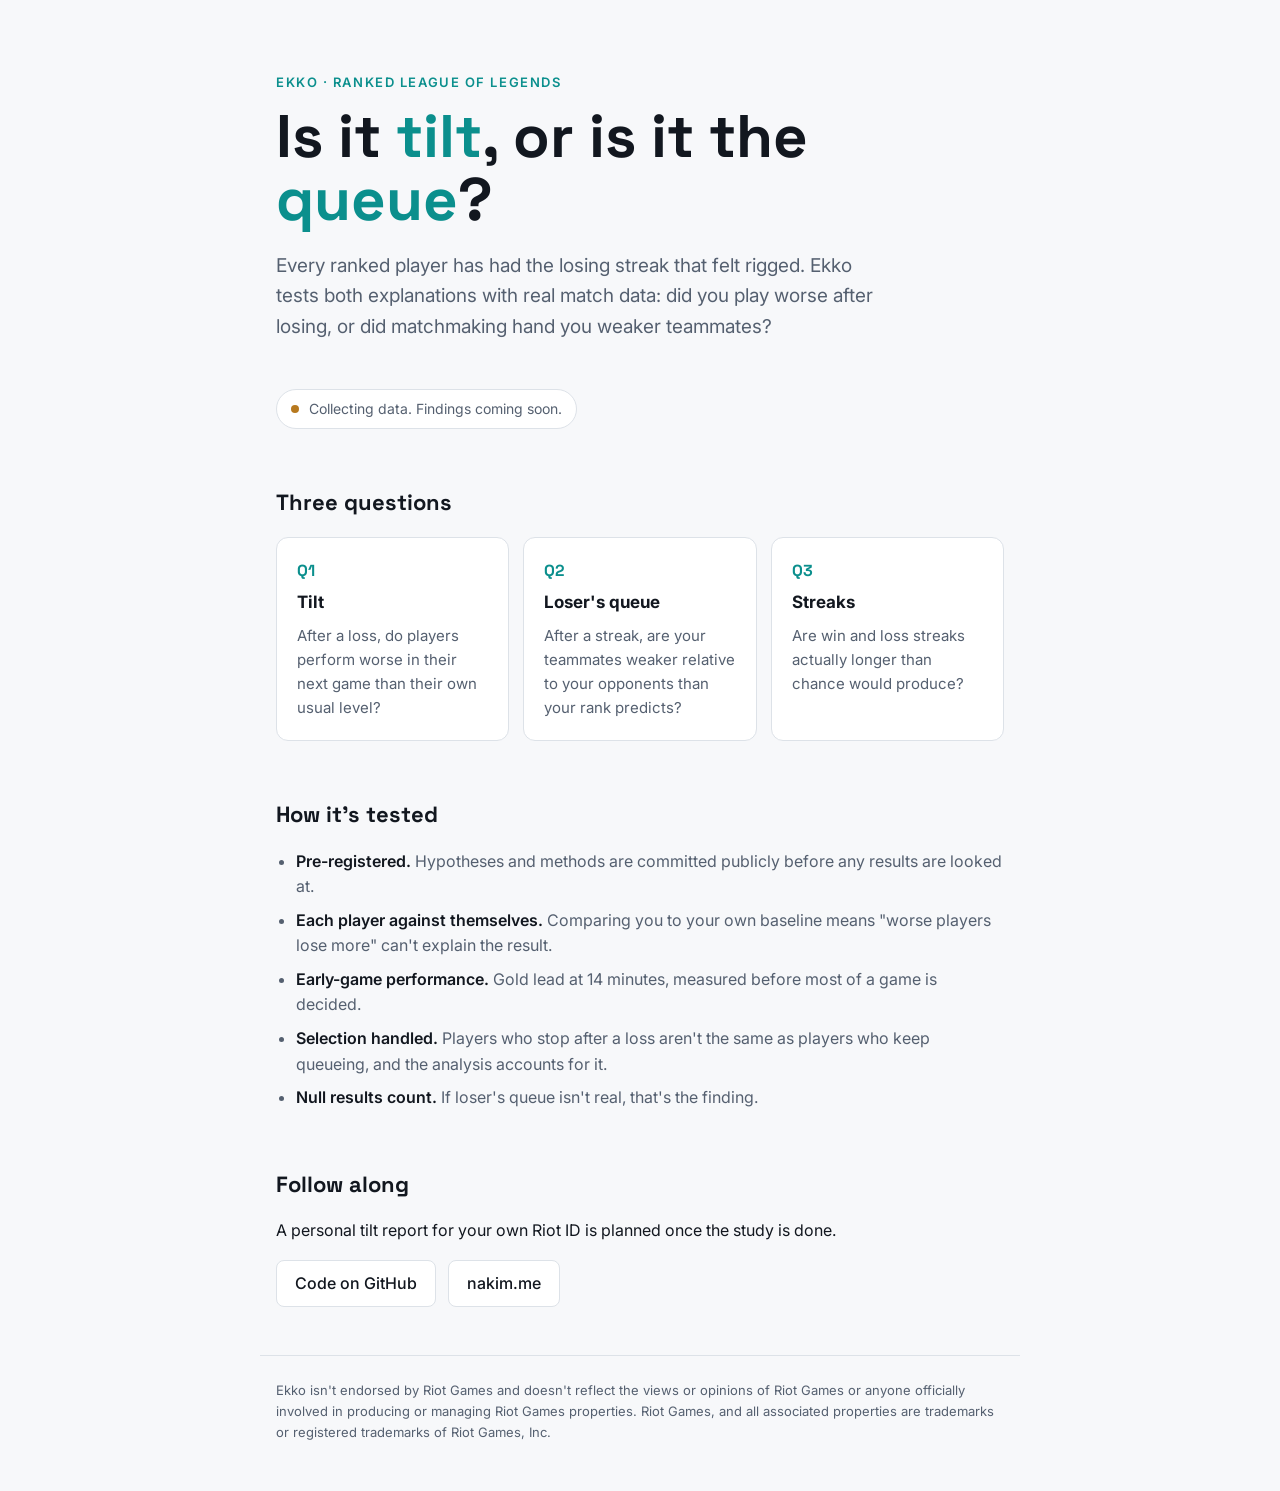
==== app/web/index.html @ 9004ea9d "feat(web): moonlit water hero prototype, identity moodboard and placeholder landing page" ====
<!doctype html>
<html lang="en">
<head>
  <meta charset="utf-8">
  <meta name="viewport" content="width=device-width, initial-scale=1">
  <title>Ekko: Is It Tilt, or Is It the Queue?</title>
  <meta name="description" content="A pre-registered study of ranked League of Legends losing streaks: is it tilt, or is it the matchmaker?">
  <meta property="og:title" content="Ekko: Is it tilt, or is it the queue?">
  <meta property="og:description" content="A pre-registered study of ranked losing streaks with real Riot API data.">
  <link rel="preconnect" href="https://fonts.googleapis.com">
  <link rel="preconnect" href="https://fonts.gstatic.com" crossorigin>
  <link href="https://fonts.googleapis.com/css2?family=Inter:wght@400;500;600&family=Space+Grotesk:wght@500;700&display=swap" rel="stylesheet">
  <style>
    :root {
      --bg: #0d1117;
      --surface: #151b24;
      --border: #263040;
      --text: #e6edf3;
      --muted: #9aa7b6;
      --accent: #3ddbd9;
      --accent-2: #f2b84b;
    }
    @media (prefers-color-scheme: light) {
      :root {
        --bg: #f7f8fa;
        --surface: #ffffff;
        --border: #dde2e8;
        --text: #12171f;
        --muted: #556070;
        --accent: #0b8f8d;
        --accent-2: #b7791f;
      }
    }
    * { box-sizing: border-box; }
    body {
      margin: 0;
      background: var(--bg);
      color: var(--text);
      font: 16px/1.6 Inter, system-ui, sans-serif;
    }
    main { max-width: 760px; margin: 0 auto; padding: 72px 16px 48px; }
    .eyebrow {
      color: var(--accent);
      font-weight: 600;
      font-size: 13px;
      letter-spacing: 0.12em;
      text-transform: uppercase;
    }
    h1 {
      font-family: "Space Grotesk", sans-serif;
      font-size: clamp(36px, 7vw, 60px);
      line-height: 1.05;
      margin: 12px 0 20px;
    }
    h1 em { color: var(--accent); font-style: normal; }
    h2 { font-family: "Space Grotesk", sans-serif; font-size: 22px; margin: 56px 0 16px; }
    .lede { font-size: 19px; color: var(--muted); max-width: 620px; }
    .status {
      display: inline-flex; align-items: center; gap: 10px;
      margin-top: 28px; padding: 8px 14px;
      border: 1px solid var(--border); border-radius: 999px;
      background: var(--surface); font-size: 14px; color: var(--muted);
    }
    .dot { width: 8px; height: 8px; border-radius: 50%; background: var(--accent-2); }
    .cards { display: grid; gap: 14px; grid-template-columns: repeat(auto-fit, minmax(210px, 1fr)); }
    .card {
      background: var(--surface); border: 1px solid var(--border);
      border-radius: 12px; padding: 20px;
    }
    .card .tag { font-family: "Space Grotesk", sans-serif; color: var(--accent); font-weight: 700; }
    .card h3 { margin: 6px 0 8px; font-size: 17px; }
    .card p { margin: 0; color: var(--muted); font-size: 15px; }
    ul.method { padding-left: 20px; color: var(--muted); }
    ul.method li { margin-bottom: 8px; }
    ul.method strong { color: var(--text); font-weight: 600; }
    a { color: var(--accent); }
    .links { display: flex; flex-wrap: wrap; gap: 12px; margin-top: 16px; }
    .button {
      display: inline-block; padding: 10px 18px; border-radius: 8px;
      border: 1px solid var(--border); background: var(--surface);
      color: var(--text); text-decoration: none; font-weight: 500;
    }
    .button:hover { border-color: var(--accent); }
    footer {
      max-width: 760px; margin: 0 auto; padding: 24px 16px 48px;
      border-top: 1px solid var(--border); color: var(--muted); font-size: 13px;
    }
  </style>
</head>
<body>
  <main>
    <div class="eyebrow">Ekko · ranked League of Legends</div>
    <h1>Is it <em>tilt</em>, or is it the <em>queue</em>?</h1>
    <p class="lede">
      Every ranked player has had the losing streak that felt rigged. Ekko tests both explanations
      with real match data: did you play worse after losing, or did matchmaking hand you weaker
      teammates?
    </p>
    <div class="status"><span class="dot"></span>Collecting data. Findings coming soon.</div>

    <h2>Three questions</h2>
    <div class="cards">
      <div class="card">
        <div class="tag">Q1</div>
        <h3>Tilt</h3>
        <p>After a loss, do players perform worse in their next game than their own usual level?</p>
      </div>
      <div class="card">
        <div class="tag">Q2</div>
        <h3>Loser's queue</h3>
        <p>After a streak, are your teammates weaker relative to your opponents than your rank predicts?</p>
      </div>
      <div class="card">
        <div class="tag">Q3</div>
        <h3>Streaks</h3>
        <p>Are win and loss streaks actually longer than chance would produce?</p>
      </div>
    </div>

    <h2>How it's tested</h2>
    <ul class="method">
      <li><strong>Pre-registered.</strong> Hypotheses and methods are committed publicly before any results are looked at.</li>
      <li><strong>Each player against themselves.</strong> Comparing you to your own baseline means "worse players lose more" can't explain the result.</li>
      <li><strong>Early-game performance.</strong> Gold lead at 14 minutes, measured before most of a game is decided.</li>
      <li><strong>Selection handled.</strong> Players who stop after a loss aren't the same as players who keep queueing, and the analysis accounts for it.</li>
      <li><strong>Null results count.</strong> If loser's queue isn't real, that's the finding.</li>
    </ul>

    <h2>Follow along</h2>
    <p>A personal tilt report for your own Riot ID is planned once the study is done.</p>
    <div class="links">
      <a class="button" href="https://github.com/nakim12/ekko">Code on GitHub</a>
      <a class="button" href="https://nakim.me">nakim.me</a>
    </div>
  </main>
  <footer>
    Ekko isn't endorsed by Riot Games and doesn't reflect the views or opinions of Riot Games or
    anyone officially involved in producing or managing Riot Games properties. Riot Games, and all
    associated properties are trademarks or registered trademarks of Riot Games, Inc.
  </footer>
</body>
</html>
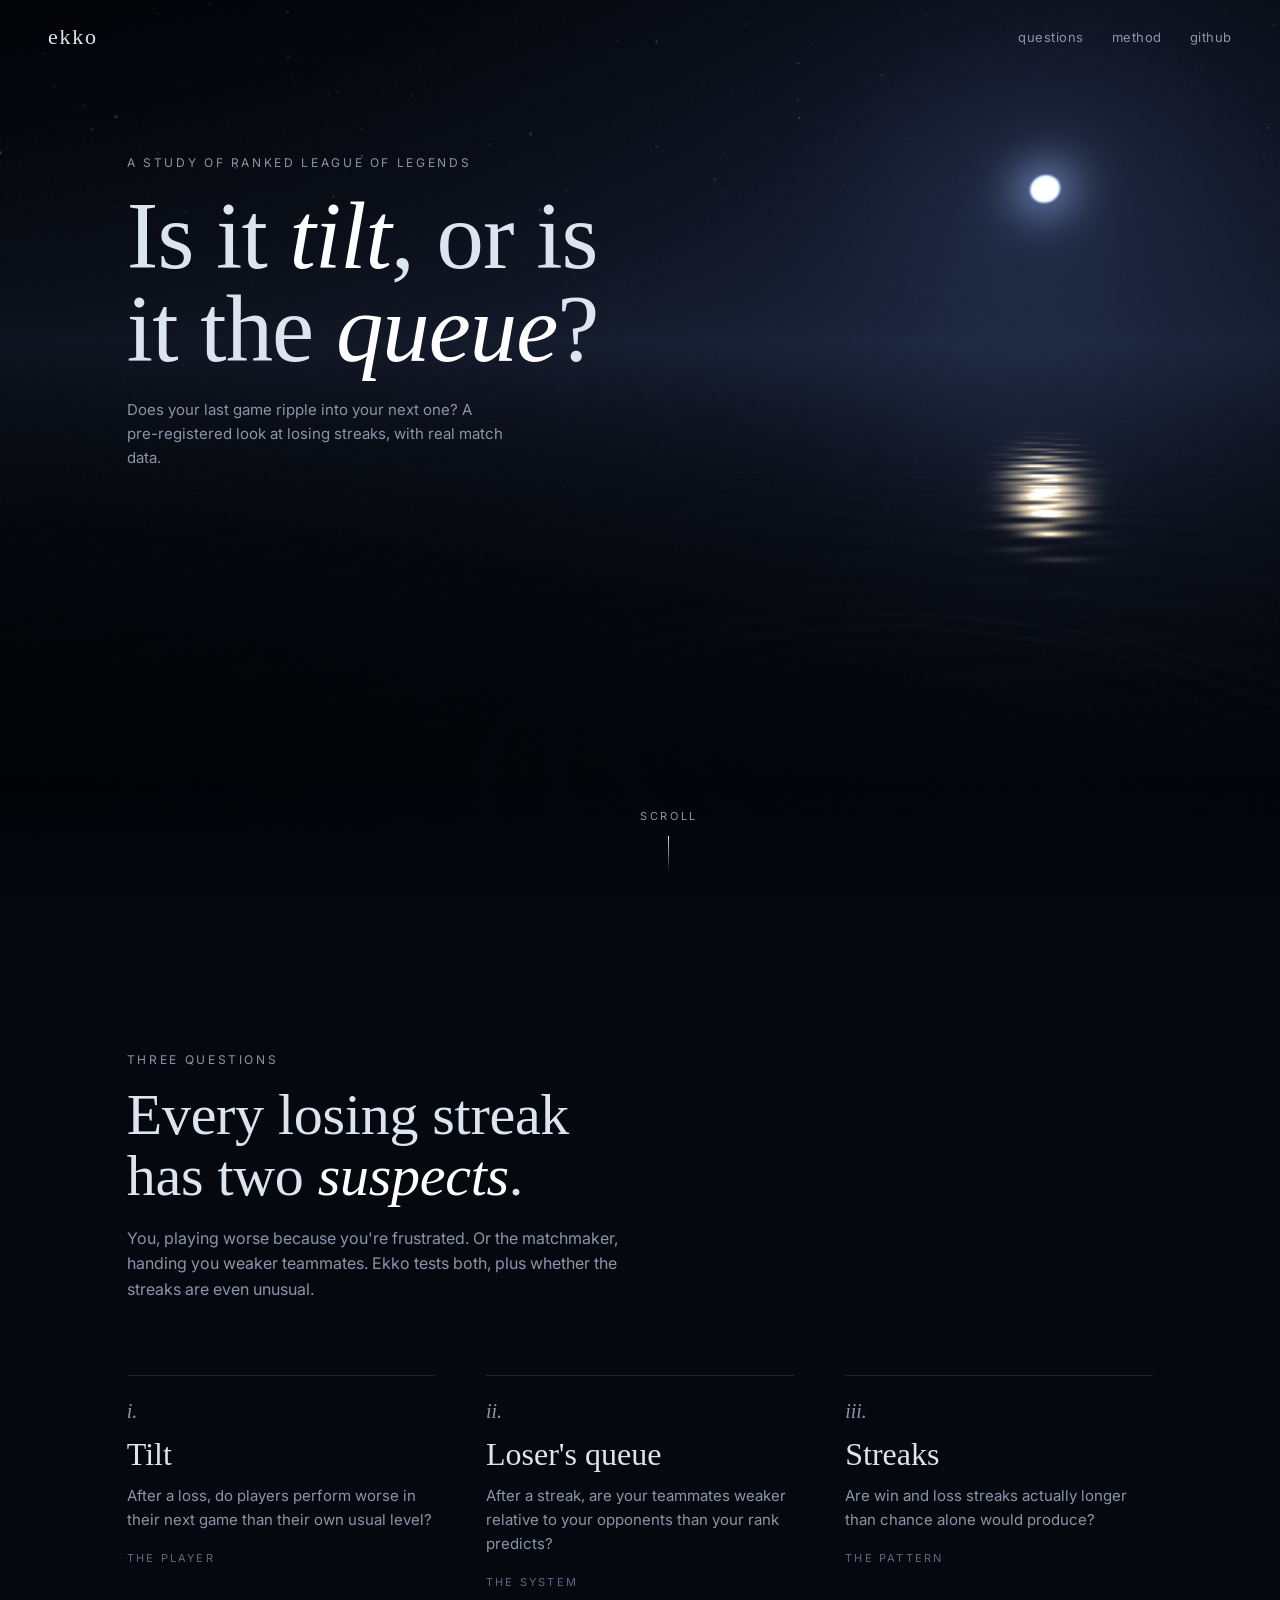
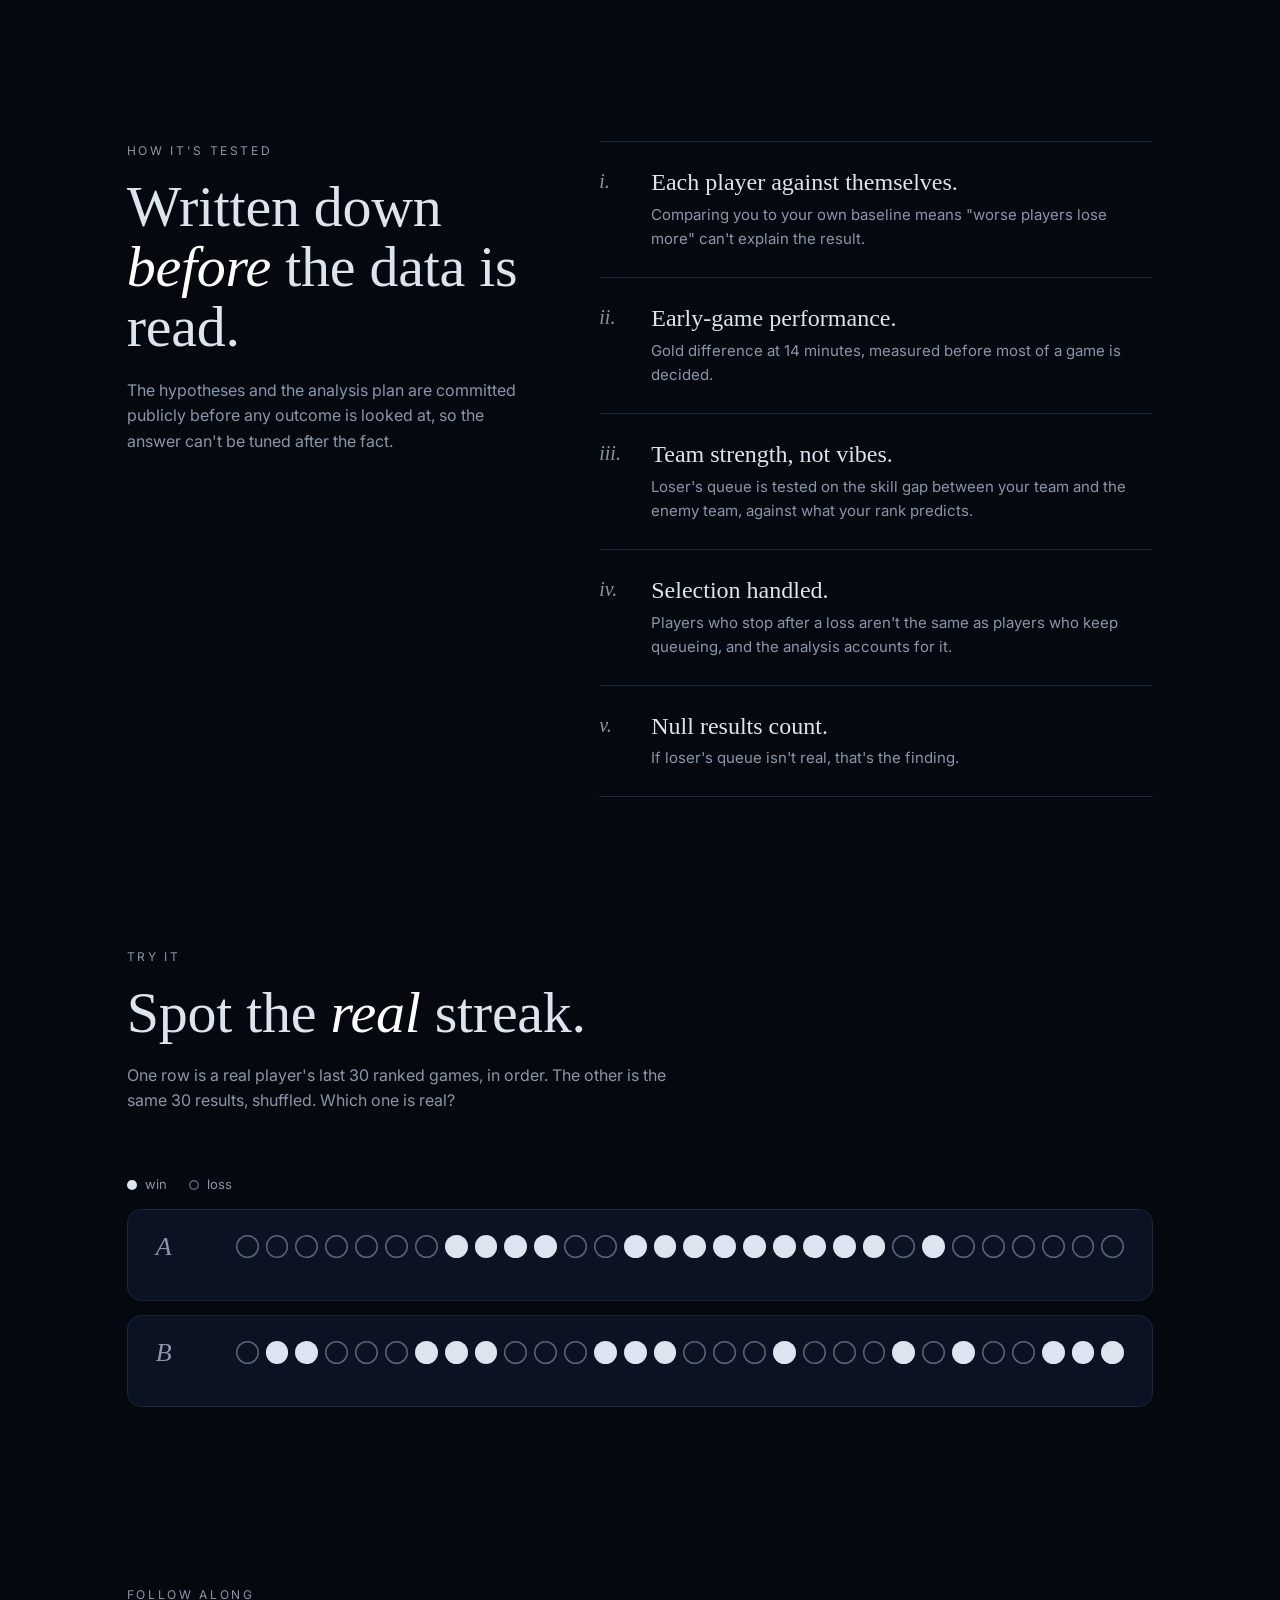
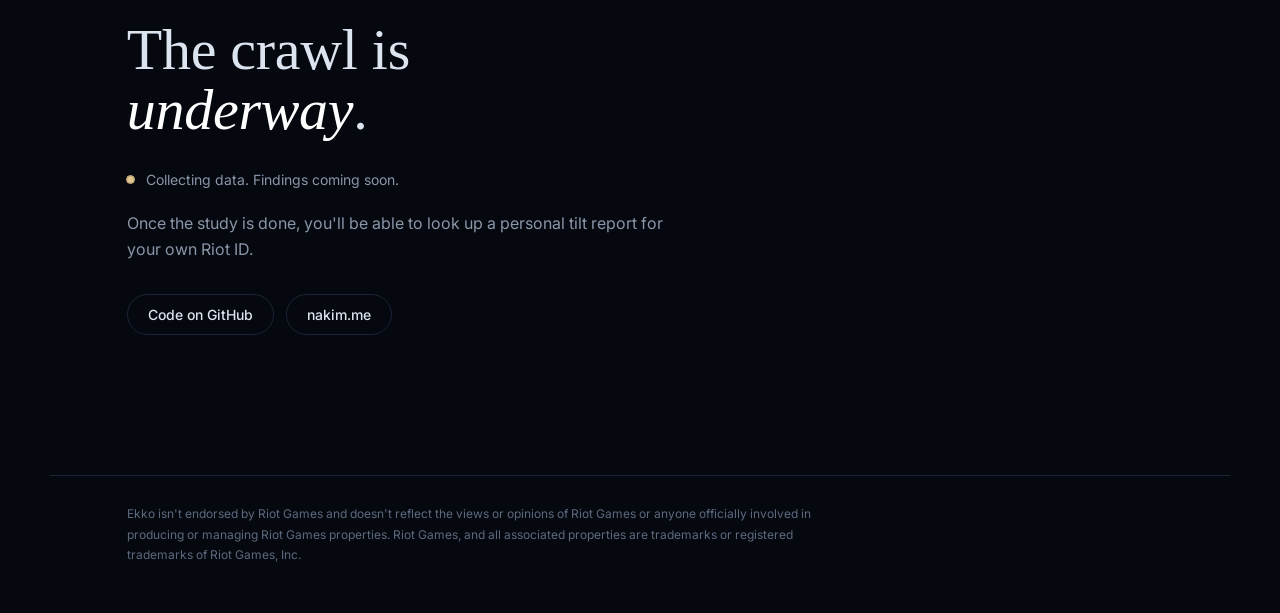
==== commit 7a3f0f27: "feat(web): landing page with water hero, questions, method and spot-the-streak game" ====
--- a/app/web/index.html
+++ b/app/web/index.html
@@ -7,136 +7,656 @@
   <meta name="description" content="A pre-registered study of ranked League of Legends losing streaks: is it tilt, or is it the matchmaker?">
   <meta property="og:title" content="Ekko: Is it tilt, or is it the queue?">
   <meta property="og:description" content="A pre-registered study of ranked losing streaks with real Riot API data.">
+  <meta name="theme-color" content="#05080f">
   <link rel="preconnect" href="https://fonts.googleapis.com">
   <link rel="preconnect" href="https://fonts.gstatic.com" crossorigin>
-  <link href="https://fonts.googleapis.com/css2?family=Inter:wght@400;500;600&family=Space+Grotesk:wght@500;700&display=swap" rel="stylesheet">
+  <link href="https://fonts.googleapis.com/css2?family=Instrument+Serif:ital@0;1&family=Inter:wght@400;500&display=swap" rel="stylesheet">
   <style>
     :root {
-      --bg: #0d1117;
-      --surface: #151b24;
-      --border: #263040;
-      --text: #e6edf3;
-      --muted: #9aa7b6;
-      --accent: #3ddbd9;
-      --accent-2: #f2b84b;
-    }
-    @media (prefers-color-scheme: light) {
-      :root {
-        --bg: #f7f8fa;
-        --surface: #ffffff;
-        --border: #dde2e8;
-        --text: #12171f;
-        --muted: #556070;
-        --accent: #0b8f8d;
-        --accent-2: #b7791f;
-      }
+      color-scheme: dark;
+      --ink: #05080f;
+      --night: #0b1222;
+      --mist: #1b2538;
+      --silver: #dce4ef;
+      --muted: #8a96a8;
+      --gold: #e3c58f;
+      --gutter: clamp(16px, 6vw, 96px);
     }
     * { box-sizing: border-box; }
-    body {
-      margin: 0;
-      background: var(--bg);
-      color: var(--text);
-      font: 16px/1.6 Inter, system-ui, sans-serif;
-    }
-    main { max-width: 760px; margin: 0 auto; padding: 72px 16px 48px; }
-    .eyebrow {
-      color: var(--accent);
-      font-weight: 600;
-      font-size: 13px;
-      letter-spacing: 0.12em;
-      text-transform: uppercase;
-    }
+    html { background: var(--ink); scroll-behavior: smooth; }
+    body { margin: 0; background: var(--ink); color: var(--silver); font: 15px/1.6 Inter, system-ui, sans-serif; overflow-x: hidden; }
+    a { color: inherit; }
+    em { font-style: italic; }
+
+    /* ---------- Hero ---------- */
+    .hero-wrap { position: relative; height: 100vh; height: 100svh; min-height: 560px; overflow: hidden; }
+    canvas#water {
+      position: absolute; inset: 0; width: 100%; height: 100%; display: block;
+      background: linear-gradient(to bottom, #04060c 0%, #0d1424 38%, #070b15 39%, #03050a 100%);
+    }
+    .hero-wrap::after { /* water settles into the page */
+      content: ""; position: absolute; left: 0; right: 0; bottom: 0; height: 120px; pointer-events: none;
+      background: linear-gradient(to bottom, transparent, var(--ink));
+    }
+    nav {
+      position: absolute; top: 0; left: 0; right: 0; z-index: 2;
+      display: flex; justify-content: space-between; align-items: center; gap: 16px;
+      padding: 24px clamp(16px, 4vw, 48px);
+      font-size: 13px; letter-spacing: 0.04em; color: var(--muted);
+    }
+    nav .wordmark { font: 400 22px "Instrument Serif", serif; letter-spacing: 0.08em; color: var(--silver); text-decoration: none; }
+    nav .links { display: flex; gap: clamp(14px, 3vw, 28px); }
+    nav a { color: var(--muted); text-decoration: none; transition: color .3s; }
+    nav a:hover { color: var(--silver); }
+    @media (max-width: 520px) { nav .links .opt { display: none; } }
+    .hero {
+      position: relative; z-index: 1; height: 100%;
+      display: flex; flex-direction: column; justify-content: flex-start;
+      padding: clamp(110px, 17vh, 170px) var(--gutter) 0;
+      padding-left: max(var(--gutter), calc((100% - 1180px) / 2 + var(--gutter)));
+      pointer-events: none;
+    }
+    .hero .eyebrow { opacity: 0; animation: rise 1.6s .4s ease-out forwards; }
     h1 {
-      font-family: "Space Grotesk", sans-serif;
-      font-size: clamp(36px, 7vw, 60px);
-      line-height: 1.05;
-      margin: 12px 0 20px;
-    }
-    h1 em { color: var(--accent); font-style: normal; }
-    h2 { font-family: "Space Grotesk", sans-serif; font-size: 22px; margin: 56px 0 16px; }
-    .lede { font-size: 19px; color: var(--muted); max-width: 620px; }
-    .status {
-      display: inline-flex; align-items: center; gap: 10px;
-      margin-top: 28px; padding: 8px 14px;
-      border: 1px solid var(--border); border-radius: 999px;
-      background: var(--surface); font-size: 14px; color: var(--muted);
-    }
-    .dot { width: 8px; height: 8px; border-radius: 50%; background: var(--accent-2); }
-    .cards { display: grid; gap: 14px; grid-template-columns: repeat(auto-fit, minmax(210px, 1fr)); }
-    .card {
-      background: var(--surface); border: 1px solid var(--border);
-      border-radius: 12px; padding: 20px;
-    }
-    .card .tag { font-family: "Space Grotesk", sans-serif; color: var(--accent); font-weight: 700; }
-    .card h3 { margin: 6px 0 8px; font-size: 17px; }
-    .card p { margin: 0; color: var(--muted); font-size: 15px; }
-    ul.method { padding-left: 20px; color: var(--muted); }
-    ul.method li { margin-bottom: 8px; }
-    ul.method strong { color: var(--text); font-weight: 600; }
-    a { color: var(--accent); }
-    .links { display: flex; flex-wrap: wrap; gap: 12px; margin-top: 16px; }
+      margin: 18px 0 0; max-width: 11ch;
+      font: 400 clamp(46px, 7.4vw, 104px)/0.98 "Instrument Serif", serif; letter-spacing: -0.01em;
+      opacity: 0; animation: rise 2s .7s ease-out forwards;
+    }
+    h1 em { color: #fff; }
+    .sub {
+      margin: 22px 0 0; max-width: 42ch; color: var(--muted);
+      opacity: 0; animation: rise 2s 1.1s ease-out forwards;
+    }
+    .cue {
+      position: absolute; z-index: 2; left: 50%; bottom: 28px; transform: translateX(-50%);
+      display: grid; justify-items: center; gap: 10px; text-decoration: none;
+      font-size: 11px; letter-spacing: 0.24em; text-transform: uppercase; color: var(--muted);
+      opacity: 0; animation: rise 2s 2s ease-out forwards;
+    }
+    .cue i { width: 1px; height: 36px; background: linear-gradient(var(--silver), transparent); animation: drip 2.4s ease-in-out infinite; transform-origin: top; }
+    @keyframes rise { from { opacity: 0; transform: translateY(10px); } to { opacity: 1; transform: none; } }
+    @keyframes drip { 0% { transform: scaleY(0); opacity: 1; } 60% { transform: scaleY(1); opacity: 1; } 100% { transform: scaleY(1); opacity: 0; } }
+
+    /* ---------- Sections ---------- */
+    .eyebrow { font-size: 12px; letter-spacing: 0.22em; text-transform: uppercase; color: var(--muted); }
+    section { position: relative; max-width: 1180px; margin: 0 auto; padding: clamp(80px, 13vw, 150px) var(--gutter) 0; }
+    h2 {
+      margin: 16px 0 0; max-width: 18ch;
+      font: 400 clamp(34px, 4.6vw, 58px)/1.04 "Instrument Serif", serif; letter-spacing: -0.005em;
+    }
+    h2 em { color: #fff; }
+    .intro { margin: 20px 0 0; max-width: 54ch; color: var(--muted); font-size: 16px; }
+
+    /* Three questions */
+    .questions { display: grid; grid-template-columns: repeat(3, 1fr); gap: clamp(28px, 4vw, 56px); margin-top: clamp(48px, 6vw, 72px); }
+    .q { border-top: 1px solid var(--mist); padding-top: 24px; }
+    .q .num { font: italic 400 20px "Instrument Serif", serif; color: var(--muted); }
+    .q h3 { margin: 14px 0 12px; font: 400 32px/1.1 "Instrument Serif", serif; }
+    .q p { margin: 0; color: var(--muted); }
+    .q .side { display: block; margin-top: 18px; font-size: 11px; letter-spacing: 0.2em; text-transform: uppercase; color: #5d6a7e; }
+    @media (max-width: 820px) { .questions { grid-template-columns: 1fr; } }
+
+    /* Method */
+    .method { display: grid; grid-template-columns: minmax(0, 5fr) minmax(0, 7fr); gap: clamp(32px, 6vw, 96px); align-items: start; }
+    .method .head { position: sticky; top: 64px; }
+    .method ol { list-style: none; margin: 0; padding: 0; counter-reset: m; }
+    .method li { counter-increment: m; display: grid; grid-template-columns: 44px 1fr; gap: 8px; padding: 26px 0; border-top: 1px solid var(--mist); }
+    .method li:last-child { border-bottom: 1px solid var(--mist); }
+    .method li::before { content: counter(m, lower-roman) "."; font: italic 400 20px/1.3 "Instrument Serif", serif; color: var(--muted); }
+    .method li strong { display: block; font: 400 24px/1.2 "Instrument Serif", serif; color: var(--silver); margin-bottom: 6px; }
+    .method li span { color: var(--muted); }
+    @media (max-width: 820px) { .method { grid-template-columns: 1fr; } .method .head { position: static; } }
+
+    /* Spot the real streak */
+    .game { margin-top: clamp(40px, 5vw, 60px); display: grid; gap: 14px; }
+    .row {
+      display: grid; grid-template-columns: 64px 1fr; align-items: center; gap: 16px;
+      width: 100%; padding: 22px clamp(16px, 2.4vw, 28px); text-align: left;
+      background: var(--night); border: 1px solid var(--mist); border-radius: 14px;
+      color: inherit; font: inherit; cursor: pointer;
+      transition: border-color .4s, background .4s, box-shadow .6s;
+    }
+    .row:hover:not(:disabled) { border-color: #33415a; background: #0e1629; }
+    .row:focus-visible { outline: 1px solid var(--silver); outline-offset: 3px; }
+    .row:disabled { cursor: default; }
+    .row .label { font: italic 400 26px "Instrument Serif", serif; color: var(--muted); }
+    .pips { display: grid; grid-template-columns: repeat(30, minmax(0, 1fr)); gap: clamp(3px, 0.6vw, 7px); }
+    .pip { aspect-ratio: 1; border-radius: 50%; }
+    .pip.w { background: var(--silver); }
+    .pip.l { box-shadow: inset 0 0 0 1.5px #56637a; }
+    .row .verdict { grid-column: 2; min-height: 0; font-size: 13px; color: var(--muted); opacity: 0; transition: opacity .6s; }
+    .row.revealed .verdict { opacity: 1; }
+    .row.real { border-color: rgba(227, 197, 143, .55); box-shadow: 0 0 40px -12px rgba(227, 197, 143, .25); }
+    .row.real .label, .row.real .verdict b { color: var(--gold); }
+    .row.real .pip.w { background: #f1e3c4; }
+    .row .verdict b { font-weight: 500; color: var(--silver); }
+    @media (max-width: 600px) {
+      .row { grid-template-columns: 1fr; gap: 12px; }
+      .row .verdict { grid-column: 1; }
+      .pips { grid-template-columns: repeat(15, minmax(0, 1fr)); }
+    }
+    .legend { display: flex; flex-wrap: wrap; gap: 22px; align-items: center; font-size: 13px; color: var(--muted); }
+    .legend .pip { width: 10px; display: inline-block; vertical-align: -1px; margin-right: 8px; }
+    .result { margin-top: 26px; display: grid; grid-template-columns: minmax(0, 1fr) auto; gap: 24px; align-items: start; }
+    .result p { margin: 0; max-width: 62ch; color: var(--muted); }
+    .result p strong { color: var(--silver); font-weight: 500; }
+    .result[hidden] { display: none; }
     .button {
-      display: inline-block; padding: 10px 18px; border-radius: 8px;
-      border: 1px solid var(--border); background: var(--surface);
-      color: var(--text); text-decoration: none; font-weight: 500;
-    }
-    .button:hover { border-color: var(--accent); }
+      display: inline-flex; align-items: center; gap: 10px; padding: 11px 20px;
+      border: 1px solid var(--mist); border-radius: 999px; background: transparent;
+      color: var(--silver); font: 500 14px Inter, system-ui, sans-serif; text-decoration: none; cursor: pointer;
+      transition: border-color .3s, background .3s; white-space: nowrap;
+    }
+    .button:hover { border-color: #3a4862; background: rgba(27, 37, 56, .4); }
+    .button:focus-visible { outline: 1px solid var(--silver); outline-offset: 3px; }
+    .tally { margin-top: 14px; font-size: 13px; color: #5d6a7e; }
+    @media (max-width: 600px) { .result { grid-template-columns: 1fr; } }
+
+    /* Follow along */
+    .follow { padding-bottom: clamp(90px, 12vw, 140px); }
+    .status { display: inline-flex; align-items: center; gap: 12px; margin-top: 28px; font-size: 14px; color: var(--muted); }
+    .status i { position: relative; width: 7px; height: 7px; border-radius: 50%; background: var(--gold); }
+    .status i::after { content: ""; position: absolute; inset: -1px; border-radius: 50%; border: 1px solid var(--gold); animation: ring 3.2s ease-out infinite; }
+    @keyframes ring { from { transform: scale(1); opacity: .8; } to { transform: scale(4.2); opacity: 0; } }
+    .follow .links { display: flex; flex-wrap: wrap; gap: 12px; margin-top: 32px; }
+
     footer {
-      max-width: 760px; margin: 0 auto; padding: 24px 16px 48px;
-      border-top: 1px solid var(--border); color: var(--muted); font-size: 13px;
+      max-width: 1180px; margin: 0 auto; padding: 28px var(--gutter) 48px;
+      border-top: 1px solid var(--mist); color: #5d6a7e; font-size: 12px; line-height: 1.7;
+    }
+    footer p { margin: 0; max-width: 90ch; }
+
+    /* Scroll reveals (only when JS is running, so content never stays hidden) */
+    .js .reveal { opacity: 0; transform: translateY(14px); transition: opacity 1.4s ease-out, transform 1.4s ease-out; }
+    .js .reveal.in { opacity: 1; transform: none; }
+
+    @media (prefers-reduced-motion: reduce) {
+      html { scroll-behavior: auto; }
+      .hero .eyebrow, h1, .sub, .cue { animation: none; opacity: 1; }
+      .cue i, .status i::after { animation: none; }
+      .js .reveal { opacity: 1; transform: none; transition: none; }
     }
   </style>
 </head>
 <body>
+  <script>document.documentElement.classList.add("js");</script>
+  <header class="hero-wrap">
+    <canvas id="water" aria-hidden="true"></canvas>
+    <nav>
+      <a class="wordmark" href="#">ekko</a>
+      <div class="links">
+        <a class="opt" href="#questions">questions</a>
+        <a class="opt" href="#method">method</a>
+        <a href="https://github.com/nakim12/ekko">github</a>
+      </div>
+    </nav>
+    <div class="hero">
+      <div class="eyebrow">A study of ranked League of Legends</div>
+      <h1>Is it <em>tilt</em>, or is it the <em>queue</em>?</h1>
+      <p class="sub">Does your last game ripple into your next one? A pre-registered look at losing streaks, with real match data.</p>
+    </div>
+    <a class="cue" href="#questions">scroll<i></i></a>
+  </header>
+
   <main>
-    <div class="eyebrow">Ekko · ranked League of Legends</div>
-    <h1>Is it <em>tilt</em>, or is it the <em>queue</em>?</h1>
-    <p class="lede">
-      Every ranked player has had the losing streak that felt rigged. Ekko tests both explanations
-      with real match data: did you play worse after losing, or did matchmaking hand you weaker
-      teammates?
-    </p>
-    <div class="status"><span class="dot"></span>Collecting data. Findings coming soon.</div>
-
-    <h2>Three questions</h2>
-    <div class="cards">
-      <div class="card">
-        <div class="tag">Q1</div>
-        <h3>Tilt</h3>
-        <p>After a loss, do players perform worse in their next game than their own usual level?</p>
+    <section id="questions">
+      <div class="reveal">
+        <div class="eyebrow">Three questions</div>
+        <h2>Every losing streak has two <em>suspects</em>.</h2>
+        <p class="intro">You, playing worse because you're frustrated. Or the matchmaker, handing you weaker teammates. Ekko tests both, plus whether the streaks are even unusual.</p>
       </div>
-      <div class="card">
-        <div class="tag">Q2</div>
-        <h3>Loser's queue</h3>
-        <p>After a streak, are your teammates weaker relative to your opponents than your rank predicts?</p>
+      <div class="questions">
+        <article class="q reveal">
+          <div class="num">i.</div>
+          <h3>Tilt</h3>
+          <p>After a loss, do players perform worse in their next game than their own usual level?</p>
+          <span class="side">The player</span>
+        </article>
+        <article class="q reveal">
+          <div class="num">ii.</div>
+          <h3>Loser's queue</h3>
+          <p>After a streak, are your teammates weaker relative to your opponents than your rank predicts?</p>
+          <span class="side">The system</span>
+        </article>
+        <article class="q reveal">
+          <div class="num">iii.</div>
+          <h3>Streaks</h3>
+          <p>Are win and loss streaks actually longer than chance alone would produce?</p>
+          <span class="side">The pattern</span>
+        </article>
       </div>
-      <div class="card">
-        <div class="tag">Q3</div>
-        <h3>Streaks</h3>
-        <p>Are win and loss streaks actually longer than chance would produce?</p>
+    </section>
+
+    <section id="method" class="method">
+      <div class="head reveal">
+        <div class="eyebrow">How it's tested</div>
+        <h2>Written down <em>before</em> the data is read.</h2>
+        <p class="intro">The hypotheses and the analysis plan are committed publicly before any outcome is looked at, so the answer can't be tuned after the fact.</p>
       </div>
-    </div>
-
-    <h2>How it's tested</h2>
-    <ul class="method">
-      <li><strong>Pre-registered.</strong> Hypotheses and methods are committed publicly before any results are looked at.</li>
-      <li><strong>Each player against themselves.</strong> Comparing you to your own baseline means "worse players lose more" can't explain the result.</li>
-      <li><strong>Early-game performance.</strong> Gold lead at 14 minutes, measured before most of a game is decided.</li>
-      <li><strong>Selection handled.</strong> Players who stop after a loss aren't the same as players who keep queueing, and the analysis accounts for it.</li>
-      <li><strong>Null results count.</strong> If loser's queue isn't real, that's the finding.</li>
-    </ul>
-
-    <h2>Follow along</h2>
-    <p>A personal tilt report for your own Riot ID is planned once the study is done.</p>
-    <div class="links">
-      <a class="button" href="https://github.com/nakim12/ekko">Code on GitHub</a>
-      <a class="button" href="https://nakim.me">nakim.me</a>
-    </div>
+      <ol>
+        <li class="reveal"><div><strong>Each player against themselves.</strong><span>Comparing you to your own baseline means "worse players lose more" can't explain the result.</span></div></li>
+        <li class="reveal"><div><strong>Early-game performance.</strong><span>Gold difference at 14 minutes, measured before most of a game is decided.</span></div></li>
+        <li class="reveal"><div><strong>Team strength, not vibes.</strong><span>Loser's queue is tested on the skill gap between your team and the enemy team, against what your rank predicts.</span></div></li>
+        <li class="reveal"><div><strong>Selection handled.</strong><span>Players who stop after a loss aren't the same as players who keep queueing, and the analysis accounts for it.</span></div></li>
+        <li class="reveal"><div><strong>Null results count.</strong><span>If loser's queue isn't real, that's the finding.</span></div></li>
+      </ol>
+    </section>
+
+    <section id="streak">
+      <div class="reveal">
+        <div class="eyebrow">Try it</div>
+        <h2>Spot the <em>real</em> streak.</h2>
+        <p class="intro">One row is a real player's last 30 ranked games, in order. The other is the same 30 results, shuffled. Which one is real?</p>
+      </div>
+      <div class="game reveal" id="game">
+        <div class="legend"><span><span class="pip w"></span>win</span><span><span class="pip l"></span>loss</span></div>
+        <button class="row" data-i="0" type="button"><span class="label">A</span><span class="pips"></span><span class="verdict"></span></button>
+        <button class="row" data-i="1" type="button"><span class="label">B</span><span class="pips"></span><span class="verdict"></span></button>
+        <div class="result" hidden>
+          <p></p>
+          <button class="button" type="button" id="again">Another player</button>
+        </div>
+        <div class="tally" aria-live="polite"></div>
+      </div>
+    </section>
+
+    <section class="follow reveal">
+      <div class="eyebrow">Follow along</div>
+      <h2>The crawl is <em>underway</em>.</h2>
+      <div class="status"><i></i>Collecting data. Findings coming soon.</div>
+      <p class="intro">Once the study is done, you'll be able to look up a personal tilt report for your own Riot ID.</p>
+      <div class="links">
+        <a class="button" href="https://github.com/nakim12/ekko">Code on GitHub</a>
+        <a class="button" href="https://nakim.me">nakim.me</a>
+      </div>
+    </section>
   </main>
+
   <footer>
-    Ekko isn't endorsed by Riot Games and doesn't reflect the views or opinions of Riot Games or
-    anyone officially involved in producing or managing Riot Games properties. Riot Games, and all
-    associated properties are trademarks or registered trademarks of Riot Games, Inc.
+    <p>Ekko isn't endorsed by Riot Games and doesn't reflect the views or opinions of Riot Games or anyone officially involved in producing or managing Riot Games properties. Riot Games, and all associated properties are trademarks or registered trademarks of Riot Games, Inc.</p>
   </footer>
+
+  <script>
+  (() => {
+    const canvas = document.getElementById("water");
+    const gl = canvas.getContext("webgl", { antialias: false, premultipliedAlpha: false });
+    if (!gl) return; // CSS gradient fallback stays visible
+
+    const MAX_DROPS = 16;
+    const vert = `
+      attribute vec2 p;
+      void main() { gl_Position = vec4(p, 0.0, 1.0); }`;
+    const frag = `
+      precision highp float;
+      uniform vec2 uRes;
+      uniform float uTime;
+      uniform float uHorizon;
+      uniform vec4 uDrops[${MAX_DROPS}]; // x, z, impact time, amplitude
+      uniform vec4 uMeteorPath;           // start uv, impact uv
+      uniform vec2 uMeteor;               // start time, duration
+
+      const vec3 MOON = vec3(0.45, 0.17, 1.0);
+
+      float hash(vec2 p) { return fract(sin(dot(p, vec2(12.9898, 78.233))) * 43758.5453); }
+
+      // Sparse, faint stars. Most are dim; a few are brighter. They twinkle slowly.
+      float stars(vec3 d) {
+        if (d.y <= 0.0) return 0.0;
+        vec2 sp = d.xy / d.z * 70.0;
+        vec2 cell = floor(sp);
+        float h = hash(cell);
+        if (h < 0.965) return 0.0;
+        vec2 pos = vec2(hash(cell + 3.1), hash(cell + 7.7)) * 0.7 + 0.15;
+        float core = smoothstep(0.13, 0.0, length(fract(sp) - pos));
+        float b = (h - 0.965) / 0.035;
+        float twinkle = 0.75 + 0.25 * sin(uTime * (0.6 + 1.8 * hash(cell + 1.3)) + h * 60.0);
+        float lift = smoothstep(0.03, 0.26, d.y / d.z);
+        return core * (0.18 + 0.8 * b * b) * twinkle * lift;
+      }
+
+      vec3 sky(vec3 d, float starAmount) {
+        float e = clamp(d.y, 0.0, 1.0);
+        vec3 horizon = vec3(0.070, 0.094, 0.150);
+        vec3 top = vec3(0.012, 0.018, 0.036);
+        vec3 c = mix(horizon, top, pow(clamp(e * 2.6, 0.0, 1.0), 0.55));
+        vec3 m = normalize(MOON);
+        float md = max(dot(normalize(d), m), 0.0);
+        c += vec3(0.80, 0.84, 0.90) * smoothstep(0.99988, 0.99994, md);
+        c += vec3(0.50, 0.57, 0.72) * pow(md, 1500.0) * 0.45;
+        c += vec3(0.18, 0.23, 0.36) * pow(md, 60.0) * 0.30;
+        c += vec3(0.09, 0.12, 0.20) * pow(md, 6.0) * 0.45;
+        c += vec3(0.82, 0.86, 0.94) * stars(d) * starAmount * (1.0 - pow(md, 25.0));
+        return c;
+      }
+
+      // Background swell: always moving, never lit, so the lake reads as calm.
+      float swell(vec2 p) {
+        float h = 0.0010 * sin(dot(p, vec2(0.6, 1.0)) * 9.0 - uTime * 0.9);
+        h += 0.0007 * sin(dot(p, vec2(-0.8, 0.6)) * 14.0 - uTime * 1.2);
+        h += 0.0004 * sin(dot(p, vec2(0.2, -1.0)) * 25.0 + uTime * 1.7);
+        return h;
+      }
+
+      // Rings from drops and the cursor.
+      float ripples(vec2 p) {
+        float h = 0.0;
+        for (int i = 0; i < ${MAX_DROPS}; i++) {
+          vec4 d = uDrops[i];
+          float age = uTime - d.z;
+          if (d.w <= 0.0 || age < 0.0 || age > 9.0) continue;
+          float r = length(p - d.xy);
+          float s = r - 0.40 * age;
+          float w = 0.05 + 0.07 * age;
+          float k = 58.0 / (1.0 + 0.22 * age);
+          h += d.w * exp(-s * s / (w * w)) * sin(k * s) * exp(-0.5 * age) / (1.0 + 4.0 * r);
+        }
+        return h;
+      }
+
+      void main() {
+        vec2 uv = gl_FragCoord.xy / uRes;
+        float aspect = uRes.x / uRes.y;
+        vec3 ray = vec3((uv.x - 0.5) * aspect, uv.y - uHorizon, 1.0);
+        vec3 col;
+
+        if (ray.y >= 0.0) {
+          col = sky(ray, 1.0);
+        } else {
+          float t = 1.0 / -ray.y;               // camera at height 1 above the water
+          vec2 p = vec2(ray.x * t, t);          // world x, z on the water plane
+          float e = 0.004;
+          float fade = exp(-0.07 * t);
+          float s0 = swell(p), r0 = ripples(p);
+          vec2 gs = vec2(swell(p + vec2(e, 0.0)) - s0, swell(p + vec2(0.0, e)) - s0) / e;
+          vec2 gr = vec2(ripples(p + vec2(e, 0.0)) - r0, ripples(p + vec2(0.0, e)) - r0) / e;
+          gs *= fade; gr *= fade;
+          vec2 g = gs + gr;
+          vec3 n = normalize(vec3(-g.x, 1.0, -g.y));
+          vec3 v = normalize(ray);
+          vec3 rd = reflect(v, n);
+          rd.y = abs(rd.y);
+          float fres = 0.02 + 0.98 * pow(1.0 - max(dot(-v, n), 0.0), 5.0);
+          vec3 deep = vec3(0.008, 0.013, 0.026);
+          col = mix(deep, sky(rd, 0.55), fres);
+          // Art-directed sheen: ring faces turned toward the moon catch a little light,
+          // so rings stay readable outside the moonlight.
+          vec2 toMoon = normalize(vec2(0.45, 1.0));
+          float facing = -dot(gr, toMoon);
+          col += vec3(0.48, 0.56, 0.72) * clamp(facing * 1.9, 0.0, 0.36);
+          col += vec3(0.30, 0.36, 0.50) * clamp(length(gr) * 0.5, 0.0, 0.10);
+          col *= 1.0 - clamp(-facing * 1.2, 0.0, 0.4);
+          float glint = pow(max(dot(normalize(rd), normalize(MOON)), 0.0), 2600.0);
+          col += vec3(0.95, 0.82, 0.58) * glint * 1.4;
+          float fog = 1.0 - exp(-t * 0.045);
+          col = mix(col, sky(vec3(ray.x, 0.002, 1.0), 0.0), fog * 0.55);
+        }
+
+        float px = uRes.y / 630.0; // keep sizes consistent across screens
+
+        // Impact flashes: a brief point of light where the water is touched.
+        for (int i = 0; i < ${MAX_DROPS}; i++) {
+          vec4 d = uDrops[i];
+          float age = uTime - d.z;
+          if (d.w < 0.004 || age < 0.0 || age > 0.6) continue;
+          vec2 s = vec2(0.5 + d.x / (aspect * d.y), uHorizon - 1.0 / d.y);
+          vec2 q = (uv - s) * uRes / px;
+          float big = step(0.009, d.w);
+          float size = (1.5 + 4.0 / d.y) * (1.0 + age * 5.0) * (1.0 + big);
+          float glow = exp(-(q.x * q.x) / (size * size) - (q.y * q.y) / (size * size * 0.35));
+          vec3 tint = mix(vec3(0.80, 0.86, 0.96), vec3(1.0, 0.84, 0.56), big);
+          col += tint * glow * exp(-age * (9.0 - 5.0 * big)) * (0.7 + big);
+        }
+
+        // Shooting star: accelerates along its path, a fading gold-white tail behind the head.
+        float mt = (uTime - uMeteor.x) / uMeteor.y;
+        if (mt > 0.0 && mt < 1.0) {
+          vec2 p0 = uMeteorPath.xy * uRes, p1 = uMeteorPath.zw * uRes;
+          vec2 dir = normalize(p1 - p0);
+          vec2 head = mix(p0, p1, mt * mt);
+          vec2 rel = gl_FragCoord.xy - head;
+          float along = -dot(rel, dir);
+          float perp = abs(rel.x * dir.y - rel.y * dir.x) / px;
+          float tail = 210.0 * px * (0.35 + 0.65 * mt);
+          float fadeIn = smoothstep(0.0, 0.12, mt);
+          if (along > -2.0 * px && along < tail) {
+            float f = 1.0 - clamp(along / tail, 0.0, 1.0);
+            col += vec3(1.0, 0.90, 0.72) * exp(-perp * perp / (0.6 + 1.6 * f)) * f * f * 0.9 * fadeIn;
+          }
+          col += vec3(1.0, 0.95, 0.85) * exp(-dot(rel, rel) / (10.0 * px * px)) * 1.2 * fadeIn;
+        }
+
+        vec2 c = uv - 0.5;
+        col *= 1.0 - dot(c, c) * 0.55;
+        col += (hash(gl_FragCoord.xy + fract(uTime)) - 0.5) / 255.0 * 2.0;
+        gl_FragColor = vec4(col, 1.0);
+      }`;
+
+    function compile(type, src) {
+      const s = gl.createShader(type);
+      gl.shaderSource(s, src); gl.compileShader(s);
+      if (!gl.getShaderParameter(s, gl.COMPILE_STATUS)) throw new Error(gl.getShaderInfoLog(s));
+      return s;
+    }
+    const prog = gl.createProgram();
+    gl.attachShader(prog, compile(gl.VERTEX_SHADER, vert));
+    gl.attachShader(prog, compile(gl.FRAGMENT_SHADER, frag));
+    gl.linkProgram(prog);
+    gl.useProgram(prog);
+
+    gl.bindBuffer(gl.ARRAY_BUFFER, gl.createBuffer());
+    gl.bufferData(gl.ARRAY_BUFFER, new Float32Array([-1, -1, 3, -1, -1, 3]), gl.STATIC_DRAW);
+    const loc = gl.getAttribLocation(prog, "p");
+    gl.enableVertexAttribArray(loc);
+    gl.vertexAttribPointer(loc, 2, gl.FLOAT, false, 0, 0);
+
+    const uRes = gl.getUniformLocation(prog, "uRes");
+    const uTime = gl.getUniformLocation(prog, "uTime");
+    const uHorizon = gl.getUniformLocation(prog, "uHorizon");
+    const uDrops = gl.getUniformLocation(prog, "uDrops");
+    const uMeteorPath = gl.getUniformLocation(prog, "uMeteorPath");
+    const uMeteor = gl.getUniformLocation(prog, "uMeteor");
+
+    const drops = new Float32Array(MAX_DROPS * 4);
+    let slot = 0;
+    const addDrop = (x, z, at, amp) => {
+      drops.set([x, z, at, amp], slot * 4);
+      slot = (slot + 1) % MAX_DROPS;
+    };
+
+    let horizon = 0.62, W = 1, H = 1;
+    const resize = () => {
+      const scale = Math.min(devicePixelRatio || 1, 1.5) * 0.7; // water is soft; render below native and upscale
+      W = canvas.clientWidth; H = canvas.clientHeight;
+      canvas.width = Math.round(W * scale);
+      canvas.height = Math.round(H * scale);
+      gl.viewport(0, 0, canvas.width, canvas.height);
+      horizon = W < 700 ? 0.5 : 0.62;
+    };
+    resize();
+    addEventListener("resize", resize);
+
+    const reduce = matchMedia("(prefers-reduced-motion: reduce)").matches;
+    const start = performance.now();
+    const now = () => (performance.now() - start) / 1000;
+
+    // Rain: a drop every few seconds, mostly near the moon's reflection.
+    let nextDrop = 0.8;
+    const scheduleRain = (t) => {
+      while (t > nextDrop) {
+        const z = 2.0 + Math.random() * 2.2;
+        const x = 0.45 * z + (Math.random() - 0.5) * 1.3;
+        addDrop(x, z, nextDrop, 0.006);
+        nextDrop += 2.6 + Math.random() * 1.8;
+      }
+    };
+
+    // Shooting star: rare. Once early so first-time visitors see it, then every 25-40 s.
+    const meteorPath = new Float32Array(4);
+    const meteorTime = new Float32Array([-100, 1]);
+    let nextMeteor = 6;
+    const scheduleMeteor = (t) => {
+      if (t < nextMeteor) return;
+      const aspect = W / H;
+      const z = 3.5 + Math.random() * 1.5;
+      const sx = 0.6 + Math.random() * 0.25;
+      const x = (sx - 0.5) * aspect * z;
+      const end = [sx, horizon - 1 / z];
+      const startPt = [Math.max(0.05, sx - 0.24 - Math.random() * 0.12), Math.min(0.97, horizon + 0.3)];
+      meteorPath.set([...startPt, ...end]);
+      const duration = 1.1;
+      meteorTime.set([t, duration]);
+      addDrop(x, z, t + duration, 0.011);
+      nextMeteor = t + 25 + Math.random() * 15;
+    };
+
+    // Cursor ripples
+    const toWater = (cx, cy) => {
+      const r = canvas.getBoundingClientRect();
+      const sx = (cx - r.left) / r.width, sy = 1 - (cy - r.top) / r.height;
+      if (sx < 0 || sx > 1 || sy < 0) return null;
+      if (sy > horizon - 0.02) return null;
+      const z = 1 / (horizon - sy);
+      return [(sx - 0.5) * (W / H) * z, z];
+    };
+    let last = null, lastAt = 0;
+    addEventListener("pointermove", (e) => {
+      const w = toWater(e.clientX, e.clientY);
+      const t = now();
+      if (!w || t - lastAt < 0.07) return;
+      if (last && Math.hypot(w[0] - last[0], w[1] - last[1]) < 0.08) return;
+      addDrop(w[0], w[1], t, 0.0018);
+      last = w; lastAt = t;
+    });
+    addEventListener("pointerdown", (e) => {
+      const w = toWater(e.clientX, e.clientY);
+      if (w) addDrop(w[0], w[1], now(), 0.006);
+    });
+
+    const draw = (t) => {
+      gl.uniform2f(uRes, canvas.width, canvas.height);
+      gl.uniform1f(uTime, t);
+      gl.uniform1f(uHorizon, horizon);
+      gl.uniform4fv(uDrops, drops);
+      gl.uniform4fv(uMeteorPath, meteorPath);
+      gl.uniform2fv(uMeteor, meteorTime);
+      gl.drawArrays(gl.TRIANGLES, 0, 3);
+    };
+
+    if (reduce) {
+      addDrop(0.95, 2.6, -1.4, 0.006);
+      draw(0);
+      addEventListener("resize", () => draw(0));
+      return;
+    }
+    // Only animate while the water is on screen.
+    let visible = true, running = false;
+    const frame = () => {
+      if (!visible) { running = false; return; }
+      const t = now();
+      scheduleRain(t);
+      scheduleMeteor(t);
+      draw(t);
+      requestAnimationFrame(frame);
+    };
+    const run = () => { if (!running) { running = true; requestAnimationFrame(frame); } };
+    new IntersectionObserver(([e]) => { visible = e.isIntersecting; if (visible) run(); }).observe(canvas);
+    run();
+  })();
+  </script>
+
+  <script>
+  // Gentle scroll reveals.
+  (() => {
+    const els = document.querySelectorAll(".reveal");
+    if (!("IntersectionObserver" in window)) { els.forEach((el) => el.classList.add("in")); return; }
+    const io = new IntersectionObserver((entries) => {
+      for (const e of entries) if (e.isIntersecting) { e.target.classList.add("in"); io.unobserve(e.target); }
+    }, { rootMargin: "0px 0px -12% 0px" });
+    els.forEach((el) => io.observe(el));
+  })();
+
+  // Spot the real streak. Each sequence is a real player's last 30 ranked games, oldest first,
+  // drawn at random from the Phase 0 sample (W/L only; no identifiers).
+  (() => {
+    const REAL = [
+      { tier: "Diamond", seq: "LLWLWWLWWWWWLLLWWWLWLWLWWLWLWL" },
+      { tier: "Iron", seq: "WWLLWLLWLLLLLLLWLLLWWLLLWLLLWL" },
+      { tier: "Bronze", seq: "WWLLWWLLLWWLLWWWWWLWLLLWWWLWLL" },
+      { tier: "Gold", seq: "LWWWWLWLWLWLLWWLLWLLLWLWLLLWWL" },
+      { tier: "Challenger", seq: "LWWLLLWWWLLLWWWLLLWLLLWLWLLWWW" },
+      { tier: "Platinum", seq: "LWLLLWLLWLWWLLLLWWWLWLLLLLWLWL" },
+      { tier: "Diamond", seq: "WWLLWWWLWWWWWLWWWLWWWLLWLWLLLW" },
+      { tier: "Silver", seq: "WLLLLWWLLWWLLLWLLLLWWWLLLLWLLL" },
+    ];
+    const game = document.getElementById("game");
+    const rows = [...game.querySelectorAll(".row")];
+    const result = game.querySelector(".result");
+    const tallyEl = game.querySelector(".tally");
+    const order = [...REAL.keys()].sort(() => Math.random() - 0.5);
+    let round = 0, realIdx = 0, current = null, right = 0, played = 0;
+
+    const shuffle = (s) => {
+      let out;
+      do {
+        const a = s.split("");
+        for (let i = a.length - 1; i > 0; i--) { const j = Math.floor(Math.random() * (i + 1)); [a[i], a[j]] = [a[j], a[i]]; }
+        out = a.join("");
+      } while (out === s);
+      return out;
+    };
+    const longest = (s, ch) => Math.max(...s.split(ch === "W" ? "L" : "W").map((r) => r.length));
+    const paint = (row, s) => {
+      row.querySelector(".pips").innerHTML = [...s].map((c) => `<span class="pip ${c === "W" ? "w" : "l"}"></span>`).join("");
+      row.setAttribute("aria-label", `Row ${row.dataset.i === "0" ? "A" : "B"}: ${[...s].map((c) => (c === "W" ? "win" : "loss")).join(", ")}`);
+    };
+
+    const deal = () => {
+      current = REAL[order[round % order.length]];
+      round++;
+      realIdx = Math.random() < 0.5 ? 0 : 1;
+      const seqs = [];
+      seqs[realIdx] = current.seq;
+      seqs[1 - realIdx] = shuffle(current.seq);
+      rows.forEach((row, i) => {
+        row.disabled = false;
+        row.classList.remove("revealed", "real");
+        row.dataset.seq = seqs[i];
+        row.querySelector(".verdict").innerHTML = "";
+        paint(row, seqs[i]);
+      });
+      result.hidden = true;
+    };
+
+    const pick = (i) => {
+      const correct = i === realIdx;
+      played++; if (correct) right++;
+      rows.forEach((row, j) => {
+        row.disabled = true;
+        row.classList.add("revealed");
+        const s = row.dataset.seq;
+        const streaks = `longest losing streak <b>${longest(s, "L")}</b>, longest winning streak <b>${longest(s, "W")}</b>`;
+        if (j === realIdx) {
+          row.classList.add("real");
+          row.querySelector(".verdict").innerHTML = `<b>Real.</b> A ${current.tier} player's last 30 ranked games &middot; ${streaks}`;
+        } else {
+          row.querySelector(".verdict").innerHTML = `Shuffled &middot; ${streaks}`;
+        }
+      });
+      const wins = [...current.seq].filter((c) => c === "W").length;
+      result.querySelector("p").innerHTML =
+        `<strong>${correct ? "You found it." : "That one was the shuffle."}</strong> ` +
+        `Both rows hold the same ${wins} wins and ${30 - wins} losses. Pure chance produces runs that feel ` +
+        `meaningful far more often than intuition expects, so a streak alone doesn't prove anything. ` +
+        `Whether real histories are streakier than shuffled ones, across thousands of players, is question iii.`;
+      result.hidden = false;
+      tallyEl.textContent = `You've spotted ${right} of ${played}.`;
+      game.querySelector("#again").focus({ preventScroll: true });
+    };
+
+    rows.forEach((row, i) => row.addEventListener("click", () => pick(i)));
+    game.querySelector("#again").addEventListener("click", deal);
+    deal();
+  })();
+  </script>
 </body>
 </html>
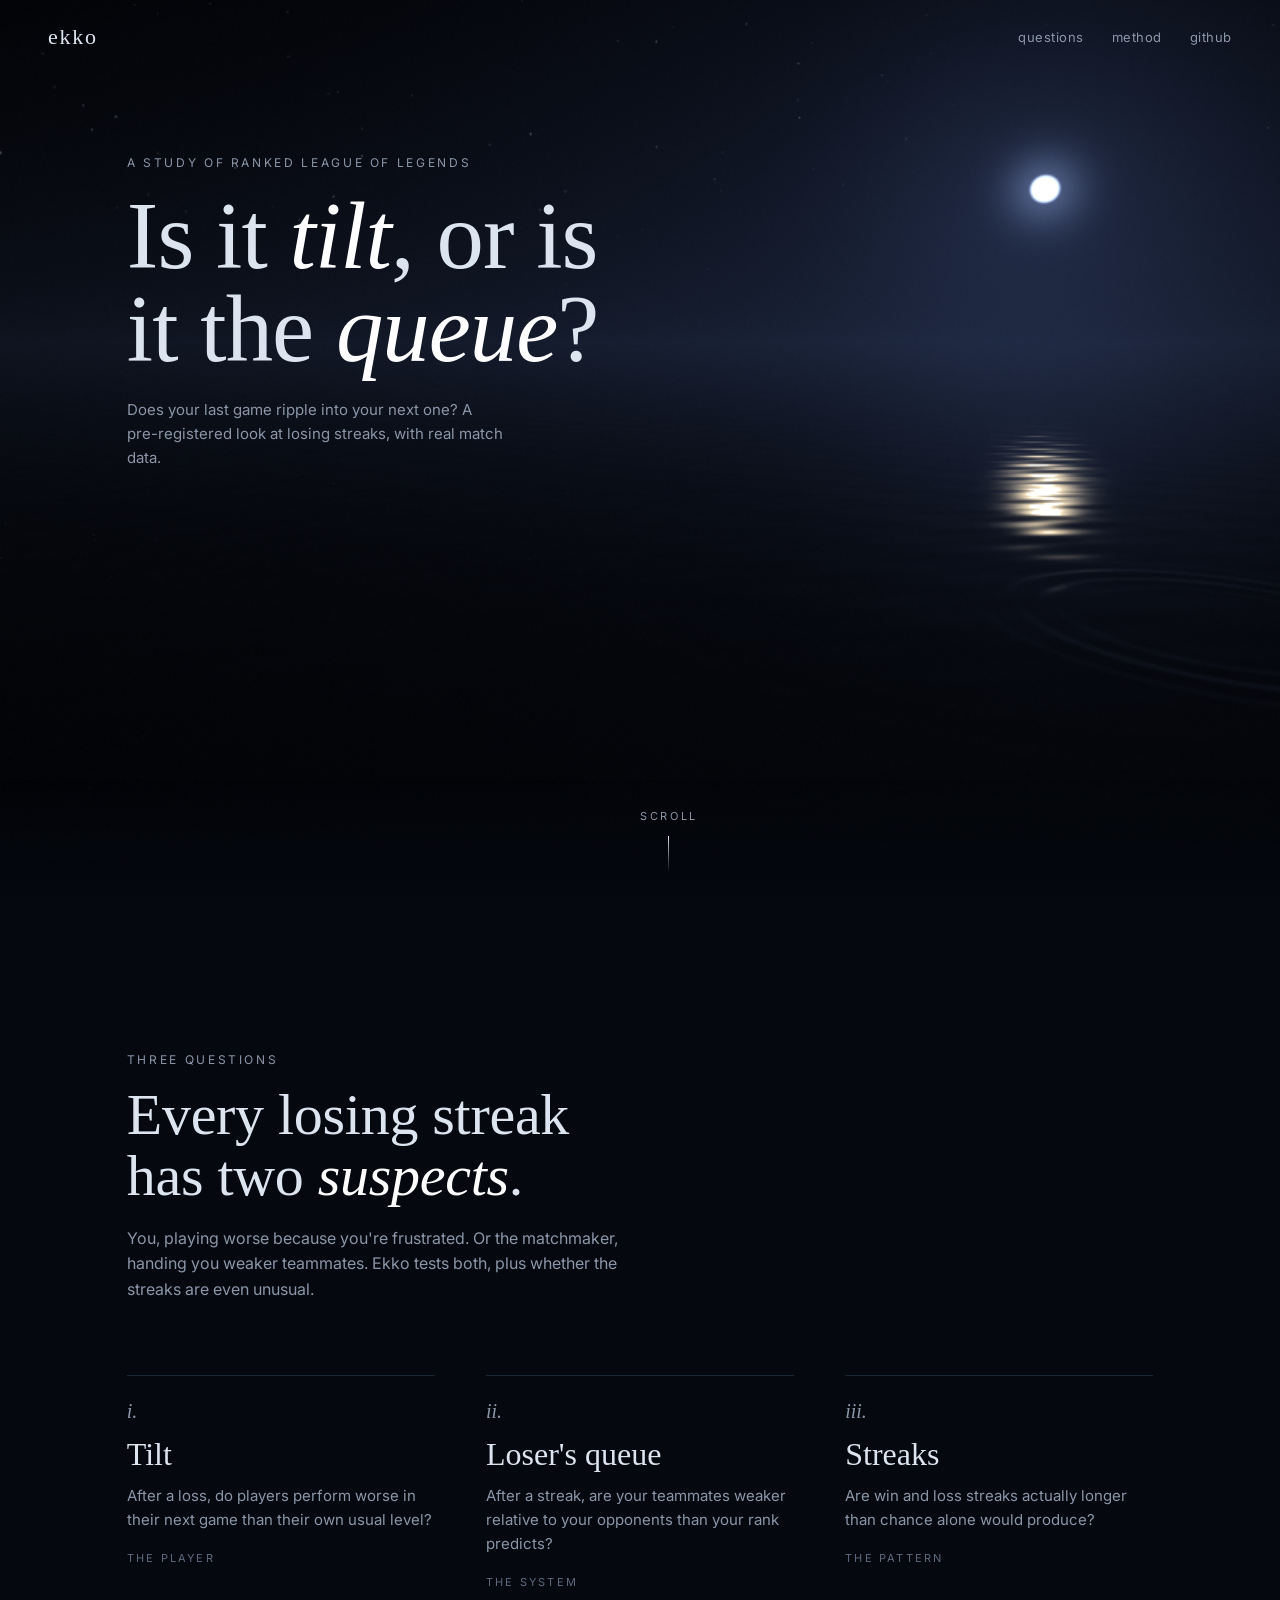
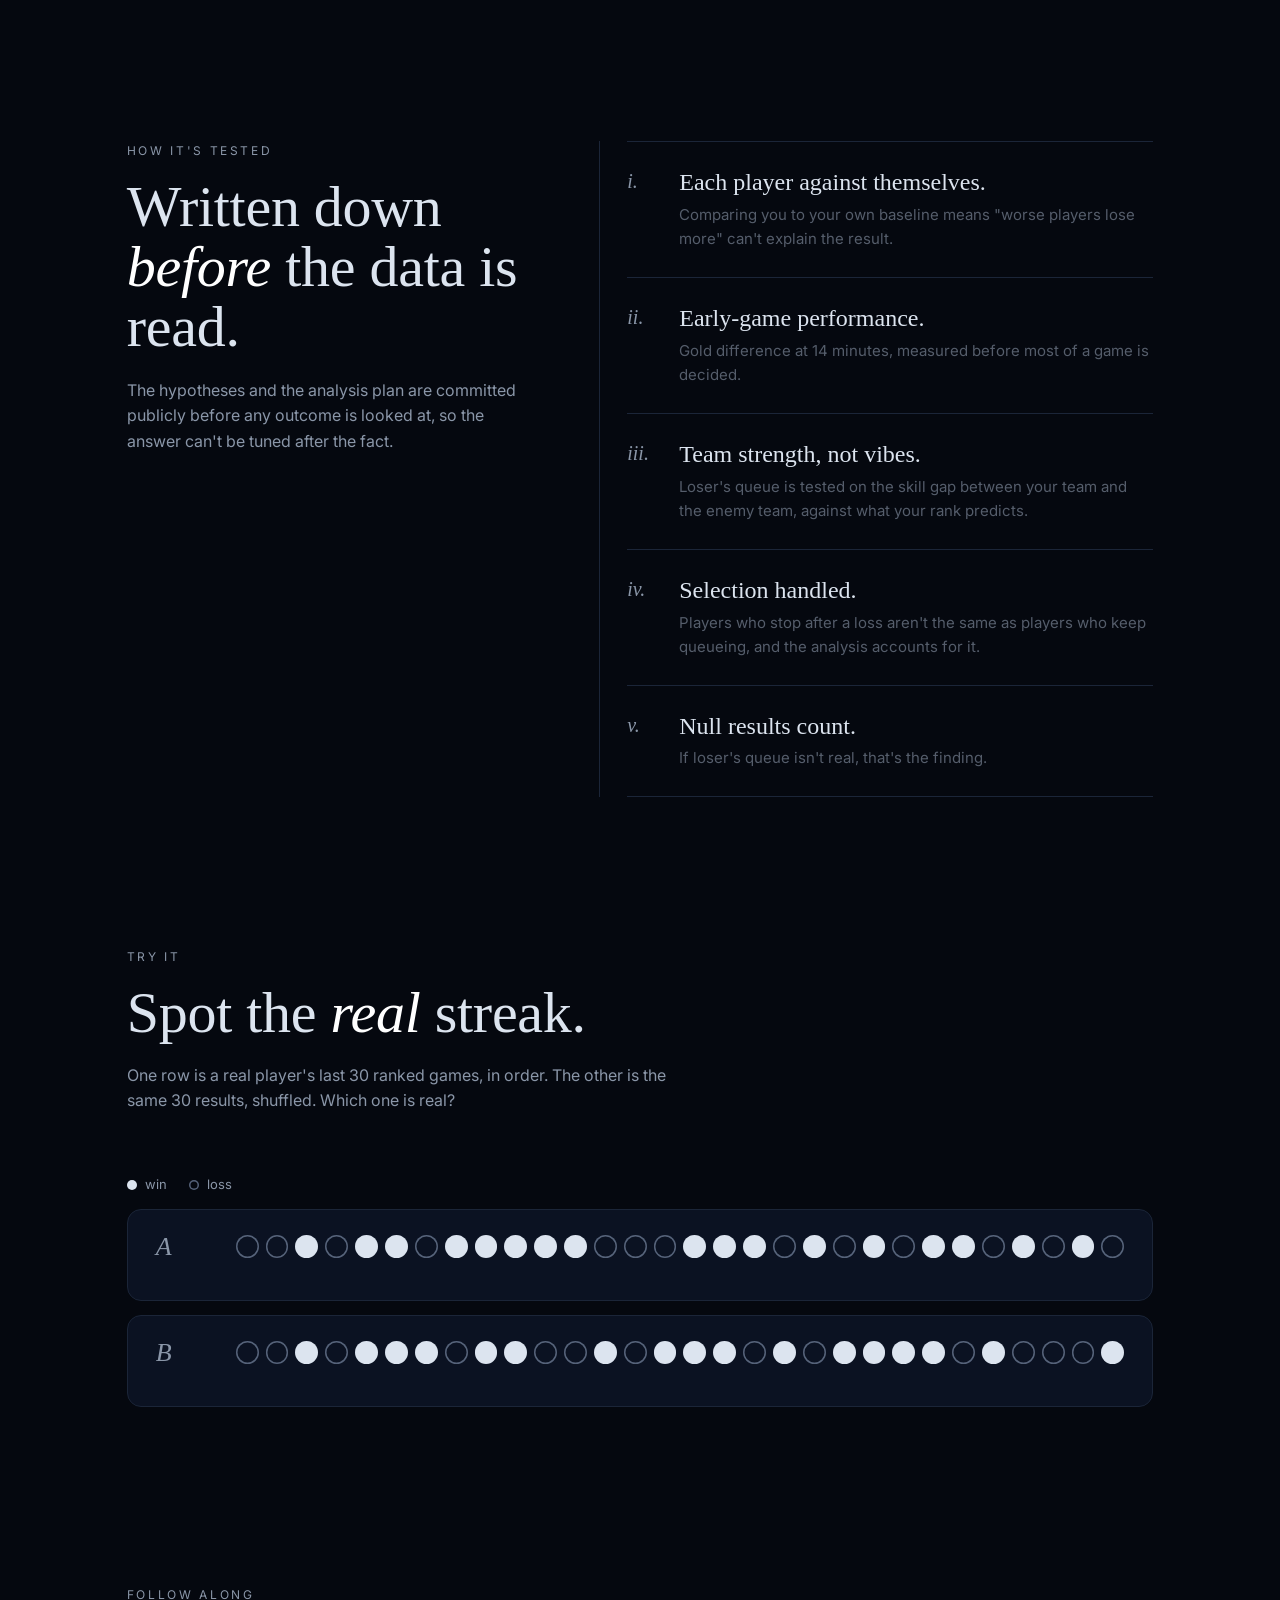
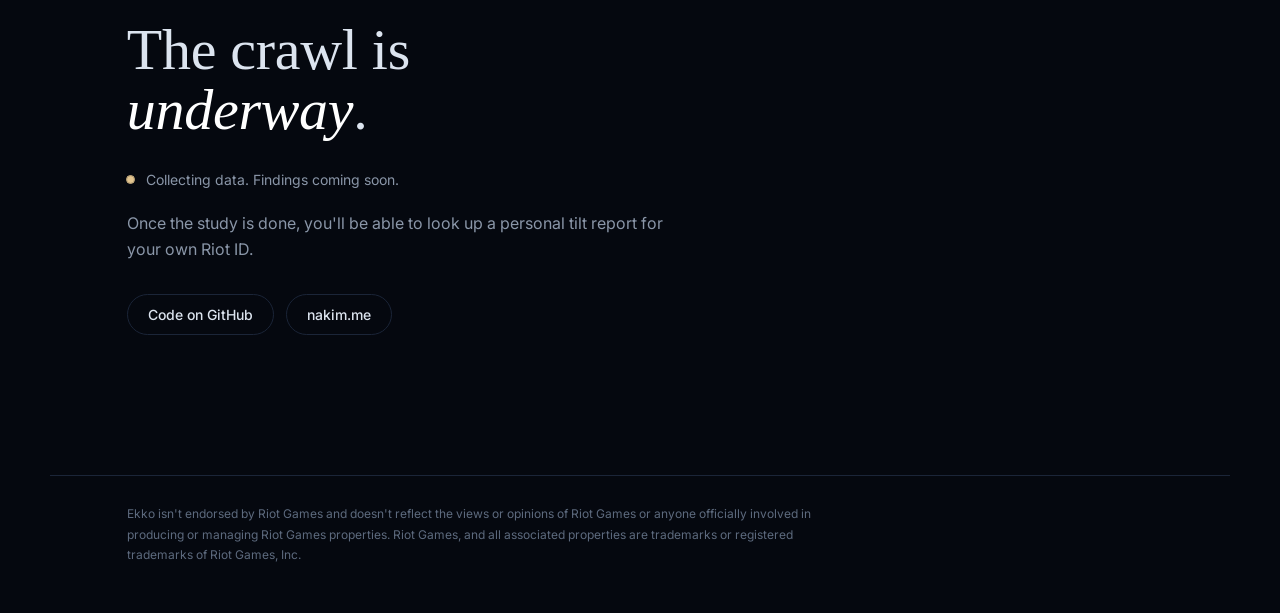
==== commit a74692fd: "feat(web): add motion to landing sections: animated streak game, drip line, heading ripples" ====
--- a/app/web/index.html
+++ b/app/web/index.html
@@ -85,6 +85,21 @@
       font: 400 clamp(34px, 4.6vw, 58px)/1.04 "Instrument Serif", serif; letter-spacing: -0.005em;
     }
     h2 em { color: #fff; }
+    /* A drop lands behind each heading as its section arrives: two rings, flattened like the hero's water. */
+    h2 { position: relative; isolation: isolate; }
+    .js .reveal h2::before, .js .reveal h2::after {
+      content: ""; position: absolute; z-index: -1; pointer-events: none;
+      left: -60px; top: 50%; width: 260px; height: 96px; margin-top: -48px;
+      border-radius: 50%; border: 1px solid rgba(220, 228, 239, .75);
+      opacity: 0; transform: scale(.15);
+    }
+    .js .reveal.in h2::before { animation: hring 3.4s .35s ease-out both; }
+    .js .reveal.in h2::after { animation: hring 3.4s .95s ease-out both; }
+    @keyframes hring {
+      0% { opacity: 0; transform: scale(.15); }
+      8% { opacity: .6; }
+      100% { opacity: 0; transform: scale(1.8); }
+    }
     .intro { margin: 20px 0 0; max-width: 54ch; color: var(--muted); font-size: 16px; }
 
     /* Three questions */
@@ -99,6 +114,22 @@
     /* Method */
     .method { display: grid; grid-template-columns: minmax(0, 5fr) minmax(0, 7fr); gap: clamp(32px, 6vw, 96px); align-items: start; }
     .method .head { position: sticky; top: 64px; }
+    .steps { position: relative; padding-left: 28px; }
+    .drip { position: absolute; left: 0; top: 0; bottom: 0; width: 1px; background: var(--mist); }
+    .drip i {
+      position: absolute; inset: 0; transform-origin: top; transform: scaleY(var(--p, 0));
+      background: linear-gradient(to bottom, rgba(220, 228, 239, .12), var(--silver));
+    }
+    .drip b {
+      position: absolute; left: -2px; top: calc(var(--p, 0) * 100% - 2px); width: 5px; height: 5px; border-radius: 50%;
+      background: var(--silver); box-shadow: 0 0 12px 2px rgba(220, 228, 239, .35);
+      opacity: var(--tip, 0); transition: opacity .5s;
+    }
+    .js .steps li::before, .js .steps li strong, .js .steps li span { transition: color .7s, opacity .7s; }
+    .js .steps li:not(.lit) strong { opacity: .5; }
+    .js .steps li:not(.lit) span { opacity: .6; }
+    .steps li.lit::before { color: var(--silver); }
+    @media (max-width: 600px) { .steps { padding-left: 18px; } }
     .method ol { list-style: none; margin: 0; padding: 0; counter-reset: m; }
     .method li { counter-increment: m; display: grid; grid-template-columns: 44px 1fr; gap: 8px; padding: 26px 0; border-top: 1px solid var(--mist); }
     .method li:last-child { border-bottom: 1px solid var(--mist); }
@@ -121,9 +152,29 @@
     .row:disabled { cursor: default; }
     .row .label { font: italic 400 26px "Instrument Serif", serif; color: var(--muted); }
     .pips { display: grid; grid-template-columns: repeat(30, minmax(0, 1fr)); gap: clamp(3px, 0.6vw, 7px); }
-    .pip { aspect-ratio: 1; border-radius: 50%; }
+    .pips { position: relative; }
+    .pip { position: relative; aspect-ratio: 1; border-radius: 50%; transition: background-color .5s, box-shadow .5s; }
     .pip.w { background: var(--silver); }
     .pip.l { box-shadow: inset 0 0 0 1.5px #56637a; }
+    /* Deal: results fall in like rain, each with a small ring. Held until the game scrolls into view. */
+    .pip.drop { animation: pipdrop .55s cubic-bezier(.2, .7, .3, 1) calc(var(--i) * 32ms) both; }
+    .pip.drop::after {
+      content: ""; position: absolute; inset: 0; border-radius: 50%; border: 1px solid var(--silver);
+      animation: pipring .9s ease-out calc(var(--i) * 32ms + .3s) both;
+    }
+    .game:not(.live) .pip, .game:not(.live) .pip::after { animation-play-state: paused; }
+    @keyframes pipdrop { from { opacity: 0; transform: translateY(-14px) scale(.5); } to { opacity: 1; transform: none; } }
+    @keyframes pipring { 0% { opacity: 0; } 1% { opacity: .5; transform: scale(1); } 100% { opacity: 0; transform: scale(2.4); } }
+    /* Reveal: a gold wave runs along the real row. */
+    .row.real .pip { transition-delay: calc(var(--i) * 28ms); animation: glint .8s ease-out calc(var(--i) * 28ms) both; }
+    .row.real .pip.l { box-shadow: inset 0 0 0 1.5px rgba(227, 197, 143, .55); }
+    @keyframes glint { 0%, 100% { transform: none; } 35% { transform: scale(1.3); filter: brightness(1.5); } }
+    .streak {
+      position: absolute; height: 1.5px; border-radius: 1px; background: var(--muted);
+      transform: scaleX(0); transform-origin: left; transition: transform .9s cubic-bezier(.3, .7, .3, 1) var(--delay, 0s);
+    }
+    .streak.on { transform: scaleX(1); }
+    .row.real .streak { background: var(--gold); }
     .row .verdict { grid-column: 2; min-height: 0; font-size: 13px; color: var(--muted); opacity: 0; transition: opacity .6s; }
     .row.revealed .verdict { opacity: 1; }
     .row.real { border-color: rgba(227, 197, 143, .55); box-shadow: 0 0 40px -12px rgba(227, 197, 143, .25); }
@@ -133,7 +184,7 @@
     @media (max-width: 600px) {
       .row { grid-template-columns: 1fr; gap: 12px; }
       .row .verdict { grid-column: 1; }
-      .pips { grid-template-columns: repeat(15, minmax(0, 1fr)); }
+      .pips { grid-template-columns: repeat(15, minmax(0, 1fr)); row-gap: 12px; }
     }
     .legend { display: flex; flex-wrap: wrap; gap: 22px; align-items: center; font-size: 13px; color: var(--muted); }
     .legend .pip { width: 10px; display: inline-block; vertical-align: -1px; margin-right: 8px; }
@@ -175,6 +226,8 @@
       .hero .eyebrow, h1, .sub, .cue { animation: none; opacity: 1; }
       .cue i, .status i::after { animation: none; }
       .js .reveal { opacity: 1; transform: none; transition: none; }
+      .js .reveal h2::before, .js .reveal h2::after { display: none; }
+      .row.real .pip { animation: none; transition-delay: 0s; }
     }
   </style>
 </head>
@@ -233,6 +286,8 @@
         <h2>Written down <em>before</em> the data is read.</h2>
         <p class="intro">The hypotheses and the analysis plan are committed publicly before any outcome is looked at, so the answer can't be tuned after the fact.</p>
       </div>
+      <div class="steps">
+      <span class="drip" aria-hidden="true"><i></i><b></b></span>
       <ol>
         <li class="reveal"><div><strong>Each player against themselves.</strong><span>Comparing you to your own baseline means "worse players lose more" can't explain the result.</span></div></li>
         <li class="reveal"><div><strong>Early-game performance.</strong><span>Gold difference at 14 minutes, measured before most of a game is decided.</span></div></li>
@@ -240,6 +295,7 @@
         <li class="reveal"><div><strong>Selection handled.</strong><span>Players who stop after a loss aren't the same as players who keep queueing, and the analysis accounts for it.</span></div></li>
         <li class="reveal"><div><strong>Null results count.</strong><span>If loser's queue isn't real, that's the finding.</span></div></li>
       </ol>
+      </div>
     </section>
 
     <section id="streak">
@@ -575,8 +631,36 @@
     els.forEach((el) => io.observe(el));
   })();
 
+  // How it's tested: a drip line grows with scroll and lights each step as it passes.
+  (() => {
+    const steps = document.querySelector(".steps");
+    const drip = steps.querySelector(".drip");
+    const items = [...steps.querySelectorAll("li")];
+    if (matchMedia("(prefers-reduced-motion: reduce)").matches) {
+      drip.style.setProperty("--p", 1);
+      items.forEach((li) => li.classList.add("lit"));
+      return;
+    }
+    let queued = false;
+    const update = () => {
+      queued = false;
+      const r = steps.getBoundingClientRect();
+      const p = Math.min(1, Math.max(0, (innerHeight * 0.62 - r.top) / r.height));
+      drip.style.setProperty("--p", p.toFixed(4));
+      drip.style.setProperty("--tip", p > 0 && p < 1 ? 1 : 0);
+      const tip = r.top + p * r.height;
+      items.forEach((li) => li.classList.toggle("lit", li.getBoundingClientRect().top + 30 <= tip));
+    };
+    const queue = () => { if (!queued) { queued = true; requestAnimationFrame(update); } };
+    addEventListener("scroll", queue, { passive: true });
+    addEventListener("resize", queue);
+    update();
+  })();
+
   // Spot the real streak. Each sequence is a real player's last 30 ranked games, oldest first,
   // drawn at random from the Phase 0 sample (W/L only; no identifiers).
+  // A round: the same results rain in sorted (wins, then losses), then both rows rearrange at once,
+  // one into the real order and one into a shuffle, so the motion never gives the answer away.
   (() => {
     const REAL = [
       { tier: "Diamond", seq: "LLWLWWLWWWWWLLLWWWLWLWLWWLWLWL" },
@@ -588,53 +672,119 @@
       { tier: "Diamond", seq: "WWLLWWWLWWWWWLWWWLWWWLLWLWLLLW" },
       { tier: "Silver", seq: "WLLLLWWLLWWLLLWLLLLWWWLLLLWLLL" },
     ];
+    const reduce = matchMedia("(prefers-reduced-motion: reduce)").matches;
     const game = document.getElementById("game");
     const rows = [...game.querySelectorAll(".row")];
     const result = game.querySelector(".result");
     const tallyEl = game.querySelector(".tally");
     const order = [...REAL.keys()].sort(() => Math.random() - 0.5);
-    let round = 0, realIdx = 0, current = null, right = 0, played = 0;
-
-    const shuffle = (s) => {
-      let out;
-      do {
-        const a = s.split("");
-        for (let i = a.length - 1; i > 0; i--) { const j = Math.floor(Math.random() * (i + 1)); [a[i], a[j]] = [a[j], a[i]]; }
-        out = a.join("");
-      } while (out === s);
-      return out;
-    };
-    const longest = (s, ch) => Math.max(...s.split(ch === "W" ? "L" : "W").map((r) => r.length));
-    const paint = (row, s) => {
-      row.querySelector(".pips").innerHTML = [...s].map((c) => `<span class="pip ${c === "W" ? "w" : "l"}"></span>`).join("");
-      row.setAttribute("aria-label", `Row ${row.dataset.i === "0" ? "A" : "B"}: ${[...s].map((c) => (c === "W" ? "win" : "loss")).join(", ")}`);
+    let round = 0, realIdx = 0, current = null, right = 0, played = 0, revealed = false, timers = [], pending = null;
+
+    const later = (ms, fn) => timers.push(setTimeout(fn, ms));
+    const shuffleArr = (a) => {
+      for (let i = a.length - 1; i > 0; i--) { const j = Math.floor(Math.random() * (i + 1)); [a[i], a[j]] = [a[j], a[i]]; }
+      return a;
+    };
+    const shuffled = (s) => { let out; do { out = shuffleArr(s.split("")).join(""); } while (out === s); return out; };
+    const longestRun = (s, ch) => { // [start, length] of the first longest run of ch
+      let best = [0, 0], start = 0;
+      for (let i = 0; i <= s.length; i++) {
+        if (i === s.length || s[i] !== ch) { if (i - start > best[1]) best = [start, i - start]; start = i + 1; }
+      }
+      return best;
+    };
+    const pipsHTML = (s, cls) => [...s].map((c, i) => `<span class="pip ${c === "W" ? "w" : "l"}${cls}" style="--i:${i}"></span>`).join("");
+    const label = (row, s) => row.setAttribute("aria-label",
+      `Row ${row.dataset.i === "0" ? "A" : "B"}: ${[...s].map((c) => (c === "W" ? "win" : "loss")).join(", ")}`);
+
+    // Start animations only once the game is on screen.
+    const whenLive = (fn) => (game.classList.contains("live") ? fn() : (pending = fn));
+    new IntersectionObserver(([e], obs) => {
+      if (!e.isIntersecting) return;
+      game.classList.add("live");
+      obs.disconnect();
+      if (pending) { pending(); pending = null; }
+    }, { threshold: 0.35 }).observe(game);
+
+    const settle = () => {
+      rows.forEach((row) => {
+        const pipsEl = row.querySelector(".pips");
+        const target = row.dataset.seq;
+        const pips = [...pipsEl.querySelectorAll(".pip")];
+        const wPos = shuffleArr([...target].flatMap((c, k) => (c === "W" ? [k] : [])));
+        const lPos = shuffleArr([...target].flatMap((c, k) => (c === "L" ? [k] : [])));
+        const dest = pips.map((p) => (p.classList.contains("w") ? wPos.pop() : lPos.pop()));
+        const slots = pips.map((p) => [p.offsetLeft, p.offsetTop]);
+        pips.forEach((p) => p.classList.remove("drop"));
+        void pipsEl.offsetWidth;
+        pips.forEach((p, j) => {
+          const [x0, y0] = slots[j], [x1, y1] = slots[dest[j]];
+          p.style.transition = `transform 1.1s cubic-bezier(.45, .05, .25, 1) ${(Math.random() * 0.35).toFixed(2)}s`;
+          p.style.transform = `translate(${x1 - x0}px, ${y1 - y0}px)`;
+        });
+      });
+      later(1600, () => rows.forEach((row) => {
+        row.querySelector(".pips").innerHTML = pipsHTML(row.dataset.seq, "");
+        row.disabled = false;
+      }));
     };
 
     const deal = () => {
+      timers.forEach(clearTimeout); timers = [];
       current = REAL[order[round % order.length]];
       round++;
+      revealed = false;
       realIdx = Math.random() < 0.5 ? 0 : 1;
       const seqs = [];
       seqs[realIdx] = current.seq;
-      seqs[1 - realIdx] = shuffle(current.seq);
+      seqs[1 - realIdx] = shuffled(current.seq);
+      result.hidden = true;
+      const wins = [...current.seq].filter((c) => c === "W").length;
+      const sorted = "W".repeat(wins) + "L".repeat(30 - wins);
       rows.forEach((row, i) => {
-        row.disabled = false;
+        row.disabled = !reduce;
         row.classList.remove("revealed", "real");
         row.dataset.seq = seqs[i];
         row.querySelector(".verdict").innerHTML = "";
-        paint(row, seqs[i]);
+        row.querySelector(".pips").innerHTML = reduce ? pipsHTML(seqs[i], "") : pipsHTML(sorted, " drop");
+        label(row, seqs[i]);
       });
-      result.hidden = true;
+      if (!reduce) whenLive(() => later(30 * 32 + 1000, settle));
+    };
+
+    const drawStreak = (row, animate) => {
+      const pipsEl = row.querySelector(".pips");
+      pipsEl.querySelectorAll(".streak").forEach((el) => el.remove());
+      const [start, len] = longestRun(row.dataset.seq, "L");
+      const lines = []; // one segment per visual line, in case the run wraps on narrow screens
+      [...pipsEl.querySelectorAll(".pip")].slice(start, start + len).forEach((p) => {
+        const last = lines[lines.length - 1];
+        if (last && last.top === p.offsetTop) last.end = p;
+        else lines.push({ top: p.offsetTop, start: p, end: p });
+      });
+      lines.forEach((ln, k) => {
+        const el = document.createElement("span");
+        el.className = "streak";
+        el.style.left = `${ln.start.offsetLeft}px`;
+        el.style.width = `${ln.end.offsetLeft + ln.end.offsetWidth - ln.start.offsetLeft}px`;
+        el.style.top = `${ln.top + ln.start.offsetHeight + 5}px`;
+        el.style.setProperty("--delay", `${k * 0.45}s`);
+        pipsEl.append(el);
+        if (animate && !reduce) requestAnimationFrame(() => requestAnimationFrame(() => el.classList.add("on")));
+        else el.classList.add("on");
+      });
     };
 
     const pick = (i) => {
+      if (revealed) return;
+      revealed = true;
       const correct = i === realIdx;
       played++; if (correct) right++;
       rows.forEach((row, j) => {
         row.disabled = true;
         row.classList.add("revealed");
         const s = row.dataset.seq;
-        const streaks = `longest losing streak <b>${longest(s, "L")}</b>, longest winning streak <b>${longest(s, "W")}</b>`;
+        const streaks = `longest losing streak <b>${longestRun(s, "L")[1]}</b> (underlined), longest winning streak <b>${longestRun(s, "W")[1]}</b>`;
         if (j === realIdx) {
           row.classList.add("real");
           row.querySelector(".verdict").innerHTML = `<b>Real.</b> A ${current.tier} player's last 30 ranked games &middot; ${streaks}`;
@@ -642,6 +792,7 @@
           row.querySelector(".verdict").innerHTML = `Shuffled &middot; ${streaks}`;
         }
       });
+      later(reduce ? 0 : 700, () => rows.forEach((row) => drawStreak(row, true)));
       const wins = [...current.seq].filter((c) => c === "W").length;
       result.querySelector("p").innerHTML =
         `<strong>${correct ? "You found it." : "That one was the shuffle."}</strong> ` +
@@ -655,6 +806,7 @@
 
     rows.forEach((row, i) => row.addEventListener("click", () => pick(i)));
     game.querySelector("#again").addEventListener("click", deal);
+    addEventListener("resize", () => { if (revealed) rows.forEach((row) => drawStreak(row, false)); });
     deal();
   })();
   </script>
